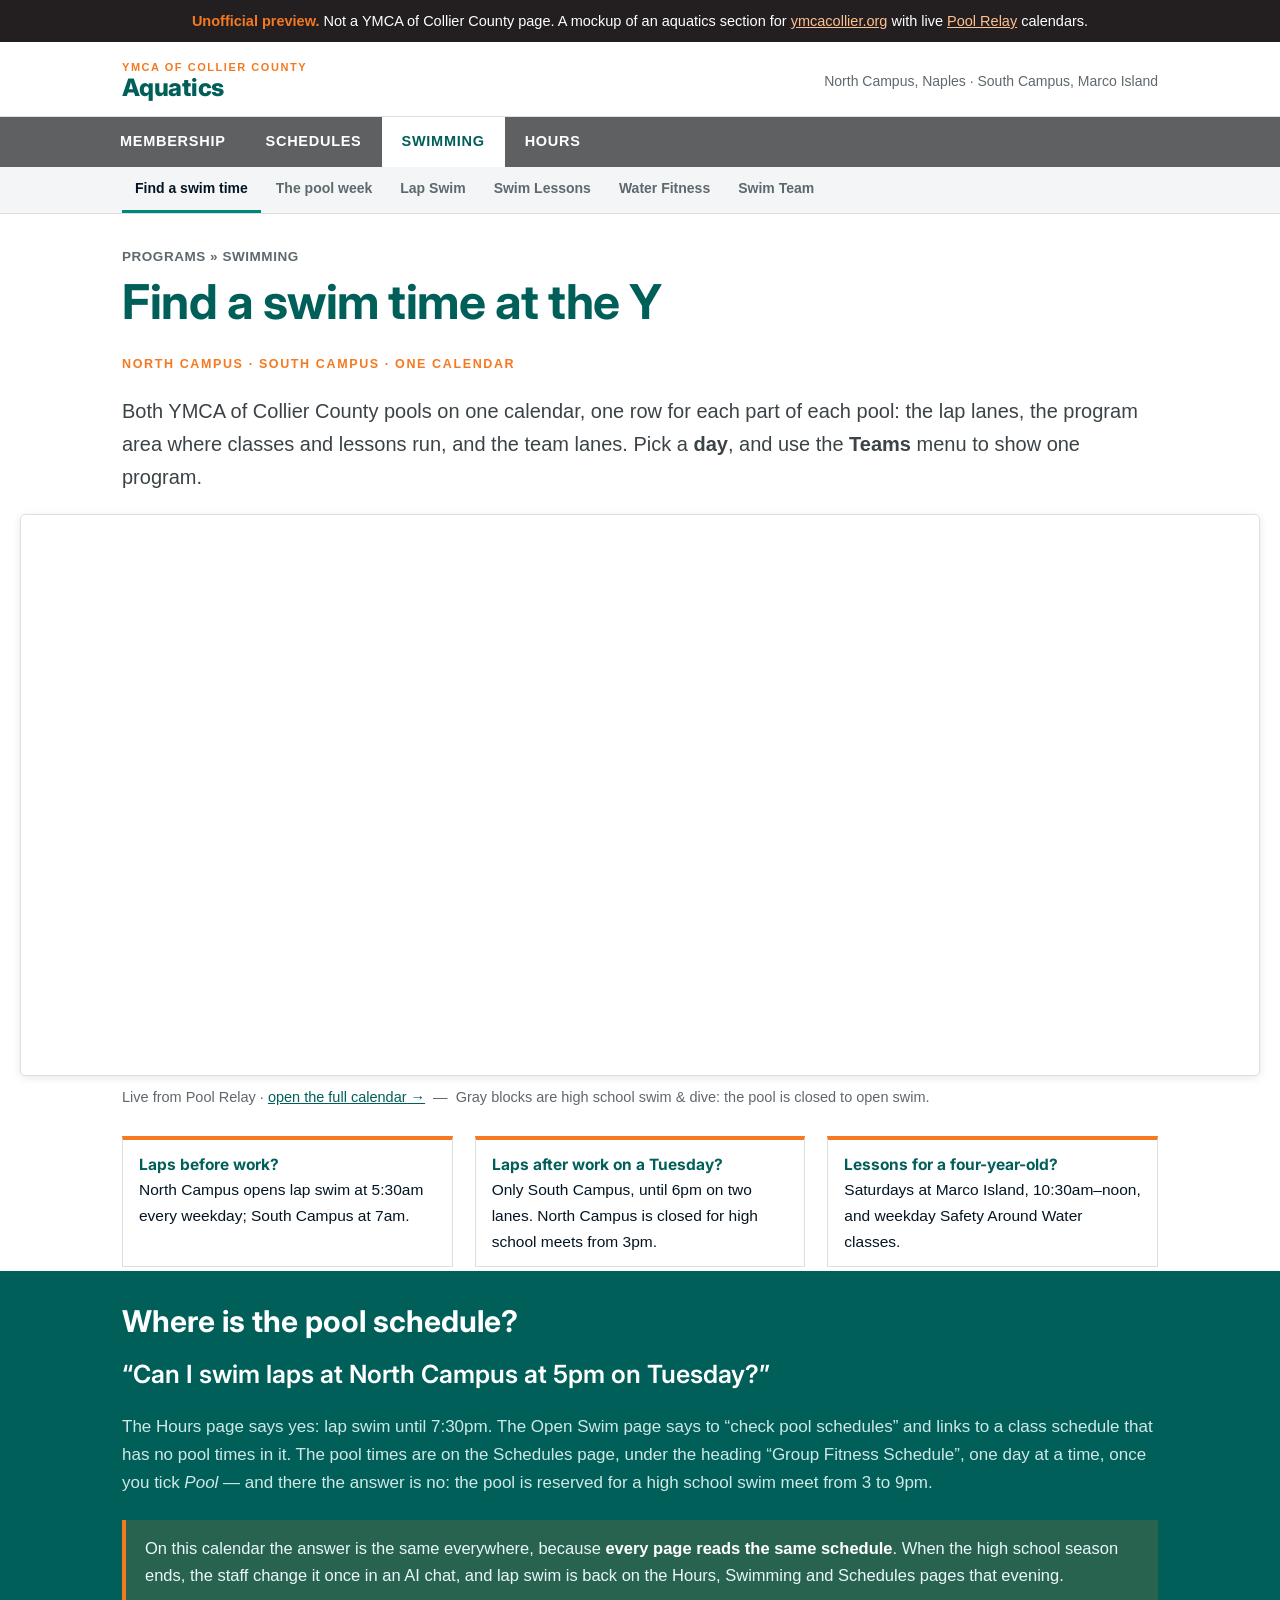
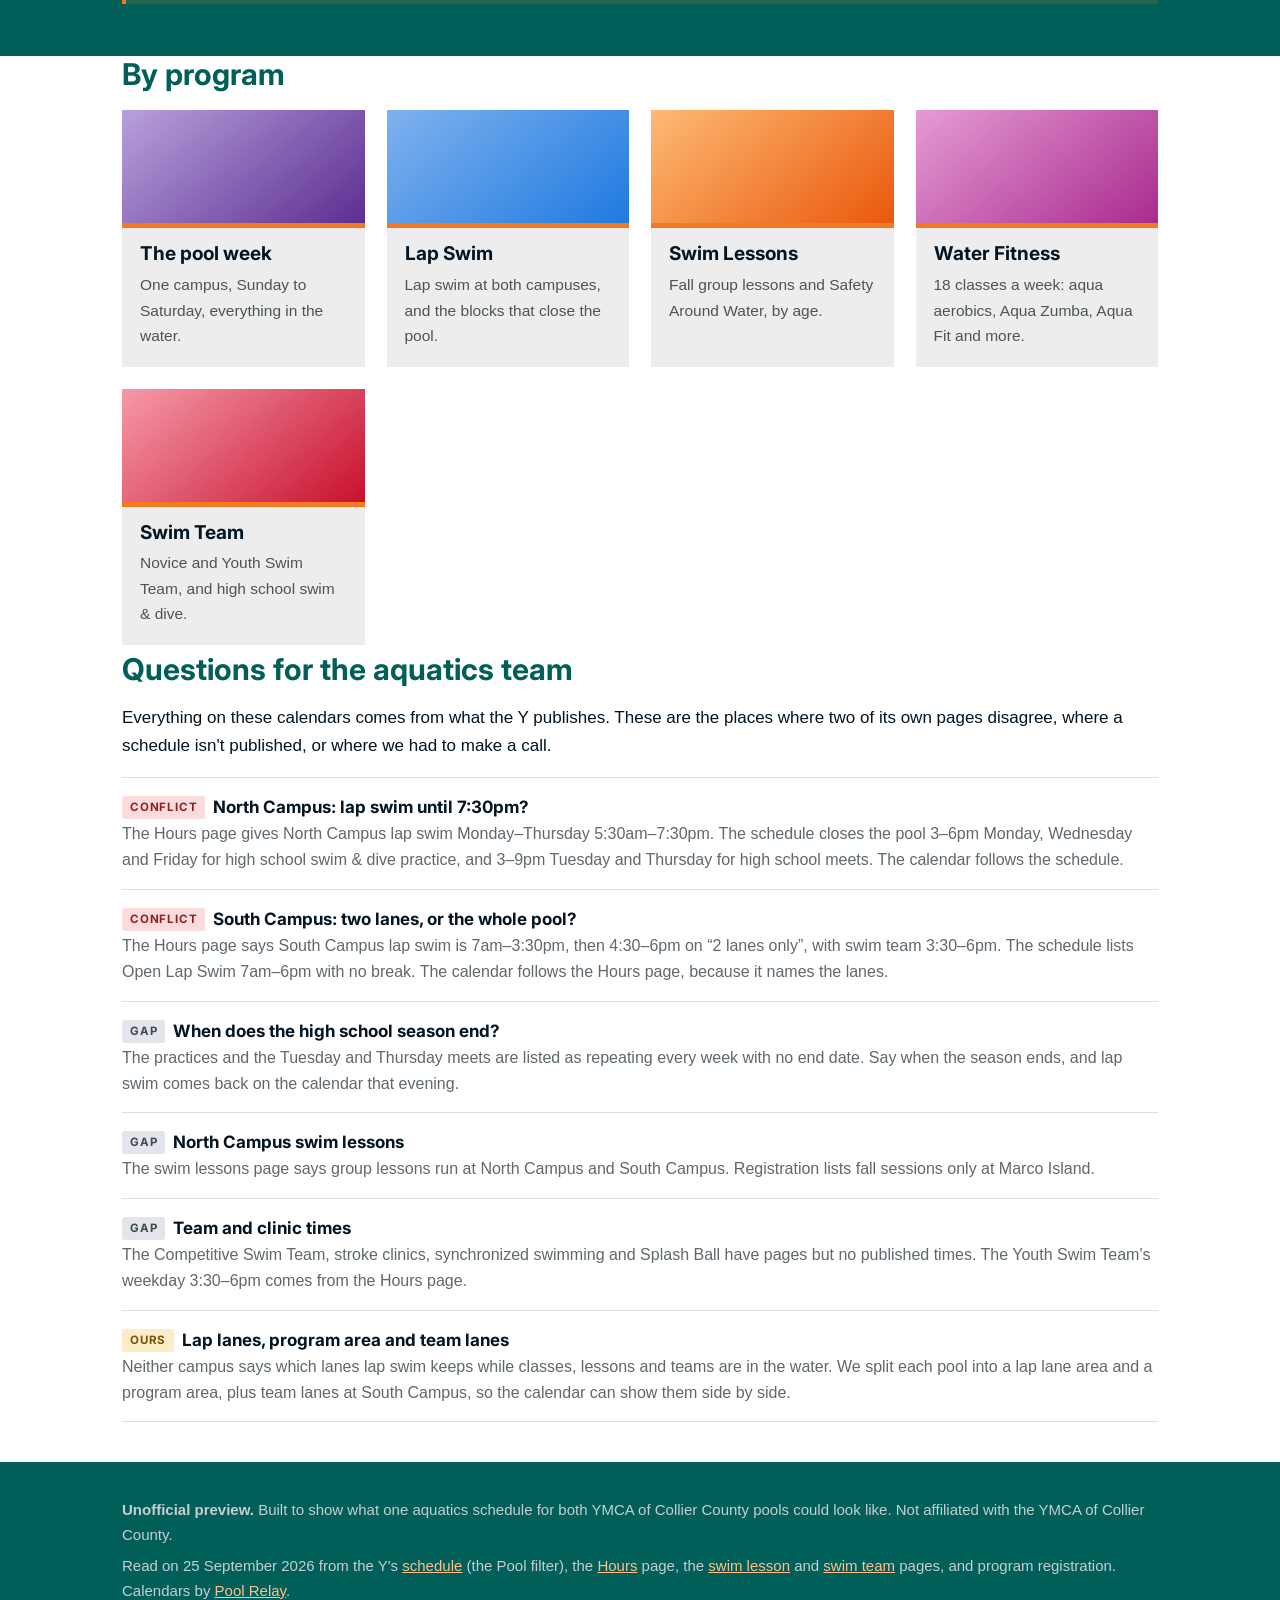
==== index.html @ 9312130d "YMCA of Collier County aquatics preview: both pools on live calendars Co-Authored-By: Claude Opus 5." ====
<!DOCTYPE html>
<!--
  UNOFFICIAL PREVIEW. Not a YMCA of Collier County website.
  Generated by build.py — edit that, not this file.
-->
<html lang="en">
<head>
<meta charset="utf-8">
<meta name="viewport" content="width=device-width, initial-scale=1">
<meta name="robots" content="noindex, nofollow">
<title>Swimming at the Y — YMCA of Collier County (preview)</title>
<meta name="description" content="Both YMCA of Collier County pools on one live calendar.">
<link rel="preconnect" href="https://fonts.googleapis.com">
<link rel="preconnect" href="https://fonts.gstatic.com" crossorigin>
<link href="https://fonts.googleapis.com/css2?family=Inter:wght@600;700;800&display=swap" rel="stylesheet">
<link rel="stylesheet" href="style.css">
</head>
<body>

<div class="ribbon">
  <b>Unofficial preview.</b> Not a YMCA of Collier County page. A mockup of an aquatics section for
  <a href="https://ymcacollier.org/" target="_blank" rel="noopener">ymcacollier.org</a> with live
  <a href="https://www.poolrelay.com" target="_blank" rel="noopener">Pool&nbsp;Relay</a> calendars.
</div>

<header class="brandbar">
  <div class="wrap inner">
    <a class="mark" href="index.html"><span class="city">YMCA OF COLLIER COUNTY</span>Aquatics</a>
    <div class="tel">North Campus, Naples &middot; South Campus, Marco Island</div>
  </div>
</header>

<nav class="main">
  <ul>
    <li><a href="https://ymcacollier.org/membership.html" target="_blank" rel="noopener">Membership</a></li>
    <li><a href="https://ymcacollier.org/schedules.html" target="_blank" rel="noopener">Schedules</a></li>
    <li class="on"><a href="index.html">Swimming</a></li>
    <li><a href="https://ymcacollier.org/hours.html" target="_blank" rel="noopener">Hours</a></li>
  </ul>
</nav>

<nav class="sub">
  <ul>
    <li class="on"><a href="index.html">Find a swim time</a></li>
    <li><a href="week.html">The pool week</a></li>
    <li><a href="lap-swim.html">Lap Swim</a></li>
    <li><a href="swim-lessons.html">Swim Lessons</a></li>
    <li><a href="water-fitness.html">Water Fitness</a></li>
    <li><a href="swim-team.html">Swim Team</a></li>
  </ul>
</nav>

<section class="wrap hero">
  <div class="crumb">Programs &raquo; Swimming</div>
  <h1>Find a swim time at the Y</h1>
  <p class="kicker">North Campus &middot; South Campus &middot; one calendar</p>
  <p class="lead">Both YMCA of Collier County pools on one calendar, one row for each part of each pool:
  the lap lanes, the program area where classes and lessons run, and the team lanes. Pick a
  <strong>day</strong>, and use the <strong>Teams</strong> menu to show one program.</p>

  <div class="cal short">
    <iframe src="https://www.poolrelay.com/embed/4yDZ3OFsq5WkNdhi2zmxUw"
            title="YMCA of Collier County — both pools, one day" loading="lazy"></iframe>
  </div>
  <p class="capt">Live from Pool Relay &middot;
    <a href="https://www.poolrelay.com/v/4yDZ3OFsq5WkNdhi2zmxUw" target="_blank" rel="noopener">open the full calendar &rarr;</a> &nbsp;&mdash;&nbsp; Gray blocks are high school swim &amp; dive: the pool is closed to open swim.
  </p>


  <div class="try">
    <div><b>Laps before work?</b>North Campus opens lap swim at 5:30am every weekday; South Campus at 7am.</div>
    <div><b>Laps after work on a Tuesday?</b>Only South Campus, until 6pm on two lanes. North Campus is
    closed for high school meets from 3pm.</div>
    <div><b>Lessons for a four-year-old?</b>Saturdays at Marco Island, 10:30am&ndash;noon, and weekday
    Safety Around Water classes.</div>
  </div>
</section>

<div class="trail">
  <div class="wrap">
    <h2>Where is the pool schedule?</h2>
    <p class="q">&ldquo;Can I swim laps at North Campus at 5pm on Tuesday?&rdquo;</p>
    <p>The Hours page says yes: lap swim until 7:30pm. The Open Swim page says to &ldquo;check pool
    schedules&rdquo; and links to a class schedule that has no pool times in it. The pool times are on
    the Schedules page, under the heading &ldquo;Group Fitness Schedule&rdquo;, one day at a time, once
    you tick <i>Pool</i> &mdash; and there the answer is no: the pool is reserved for a high school swim
    meet from 3 to 9pm.</p>
    <p class="answer">On this calendar the answer is the same everywhere, because <b>every page reads the
    same schedule</b>. When the high school season ends, the staff change it once in an AI chat, and lap
    swim is back on the Hours, Swimming and Schedules pages that evening.</p>
  </div>
</div>

<section class="wrap">
  <h2>By program</h2>
  <div class="cards">
    <a class="card" href="week.html"><div class="pic loc"></div><div class="body">
      <h3>The pool week</h3><p>One campus, Sunday to Saturday, everything in the water.</p></div></a>
    <a class="card" href="lap-swim.html"><div class="pic lap"></div><div class="body">
      <h3>Lap Swim</h3><p>Lap swim at both campuses, and the blocks that close the pool.</p></div></a>
    <a class="card" href="swim-lessons.html"><div class="pic les"></div><div class="body">
      <h3>Swim Lessons</h3><p>Fall group lessons and Safety Around Water, by age.</p></div></a>
    <a class="card" href="water-fitness.html"><div class="pic fit"></div><div class="body">
      <h3>Water Fitness</h3><p>18 classes a week: aqua aerobics, Aqua Zumba, Aqua Fit and more.</p></div></a>
    <a class="card" href="swim-team.html"><div class="pic team"></div><div class="body">
      <h3>Swim Team</h3><p>Novice and Youth Swim Team, and high school swim &amp; dive.</p></div></a>
  </div>
</section>

<section class="wrap">
  <h2>Questions for the aquatics team</h2>
  <p>Everything on these calendars comes from what the Y publishes. These are the places where two of
  its own pages disagree, where a schedule isn't published, or where we had to make a call.</p>

  <ul class="qa">
    <li>
      <div class="q"><span class="tag clash">Conflict</span>North Campus: lap swim until 7:30pm?</div>
      <div class="a">The Hours page gives North Campus lap swim Monday&ndash;Thursday 5:30am&ndash;7:30pm.
      The schedule closes the pool 3&ndash;6pm Monday, Wednesday and Friday for high school swim &amp; dive
      practice, and 3&ndash;9pm Tuesday and Thursday for high school meets. The calendar follows the
      schedule.</div>
    </li>
    <li>
      <div class="q"><span class="tag clash">Conflict</span>South Campus: two lanes, or the whole pool?</div>
      <div class="a">The Hours page says South Campus lap swim is 7am&ndash;3:30pm, then 4:30&ndash;6pm on
      &ldquo;2 lanes only&rdquo;, with swim team 3:30&ndash;6pm. The schedule lists Open Lap Swim
      7am&ndash;6pm with no break. The calendar follows the Hours page, because it names the lanes.</div>
    </li>
    <li>
      <div class="q"><span class="tag gap">Gap</span>When does the high school season end?</div>
      <div class="a">The practices and the Tuesday and Thursday meets are listed as repeating every week
      with no end date. Say when the season ends, and lap swim comes back on the calendar that evening.</div>
    </li>
    <li>
      <div class="q"><span class="tag gap">Gap</span>North Campus swim lessons</div>
      <div class="a">The swim lessons page says group lessons run at North Campus and South Campus.
      Registration lists fall sessions only at Marco Island.</div>
    </li>
    <li>
      <div class="q"><span class="tag gap">Gap</span>Team and clinic times</div>
      <div class="a">The Competitive Swim Team, stroke clinics, synchronized swimming and Splash Ball have
      pages but no published times. The Youth Swim Team's weekday 3:30&ndash;6pm comes from the Hours page.</div>
    </li>
    <li>
      <div class="q"><span class="tag ours">Ours</span>Lap lanes, program area and team lanes</div>
      <div class="a">Neither campus says which lanes lap swim keeps while classes, lessons and teams are in
      the water. We split each pool into a lap lane area and a program area, plus team lanes at South
      Campus, so the calendar can show them side by side.</div>
    </li>
  </ul>
</section>


<footer>
  <div class="wrap">
    <p><strong>Unofficial preview.</strong> Built to show what one aquatics schedule for both YMCA of
    Collier County pools could look like. Not affiliated with the YMCA of Collier County.</p>
    <p>Read on 25 September 2026 from the Y's <a href="https://ymcacollier.org/schedules.html" target="_blank" rel="noopener">schedule</a>
    (the Pool filter), the <a href="https://ymcacollier.org/hours.html" target="_blank" rel="noopener">Hours</a> page, the
    <a href="https://ymcacollier.org/swimlessons.html" target="_blank" rel="noopener">swim lesson</a> and
    <a href="https://ymcacollier.org/swimteam.html" target="_blank" rel="noopener">swim team</a> pages, and program registration.
    Calendars by <a href="https://www.poolrelay.com" target="_blank" rel="noopener">Pool Relay</a>.</p>
  </div>
</footer>

</body>
</html>
---- style.css ----
/* YMCA of Collier County aquatics — Pool Relay preview.
   Shared by every preview page. */

:root{
  --cyan:    #00857d;
  --cyan-d:  #005f59;
  --charcoal:#005f59;
  --gold:    #f47920;
  --ink:     #031522;
  --muted:   #5e686d;
  --rule:    #dcdfe1;
  --wash:    #f3f5f6;
  --card:    #ededed;
  --font:  Arial, -apple-system, BlinkMacSystemFont, "Segoe UI", Helvetica, Arial, sans-serif;
  --slab:  "Inter", Arial, Helvetica, sans-serif;
}
*,*::before,*::after{ box-sizing:border-box }
html{ -webkit-text-size-adjust:100% }
body{ margin:0; background:#fff; color:var(--ink); font-family:var(--font); font-size:17px; line-height:1.65 }
img{ max-width:100%; display:block }
a{ color:var(--cyan-d) }
h1,h2,h3{ font-family:var(--slab); line-height:1.2; margin:0 0 .5em }
h1{ font-size:clamp(30px,5.4vw,48px); letter-spacing:-.01em }
h2{ font-size:clamp(22px,3.4vw,30px); margin-top:0 }
h3{ font-size:19px }
.wrap{ max-width:1080px; margin:0 auto; padding:0 22px }

.ribbon{ background:#22282b; color:#fff; font-size:14.5px; line-height:1.55;
  padding:10px 20px; text-align:center }
.ribbon b{ color:var(--gold) }
.ribbon a{ color:#bfe79a }

.brandbar{ padding:20px 0 16px }
.brandbar .inner{ display:flex; align-items:center; gap:14px; flex-wrap:wrap }
.mark{ font-family:var(--slab); font-weight:700; letter-spacing:-.01em;
  font-size:30px; line-height:1; color:#111; text-decoration:none }
.mark .city{ display:block; font-family:var(--font); font-weight:700; font-size:11px;
  letter-spacing:.14em; color:var(--muted); margin-bottom:3px }
.mark .plus{ color:var(--gold) }
.brandbar .tel{ margin-left:auto; font-size:14px; color:var(--muted) }

nav.main{ background:var(--cyan) }
nav.main ul{ list-style:none; margin:0 auto; padding:0; display:flex; flex-wrap:wrap;
  max-width:1080px }
nav.main a{ display:block; padding:13px 20px; color:#08343f; text-decoration:none;
  font-weight:700; font-size:14.5px; letter-spacing:.05em; text-transform:uppercase }
nav.main a:hover{ background:rgba(255,255,255,.28) }
nav.main .on a{ background:var(--charcoal); color:#fff }

/* Sub-nav across the seven preview pages. */
nav.sub{ border-bottom:1px solid var(--rule); background:var(--wash) }
nav.sub ul{ list-style:none; margin:0 auto; padding:0 22px; display:flex; flex-wrap:wrap;
  gap:2px; max-width:1080px }
nav.sub a{ display:block; padding:10px 13px; text-decoration:none; color:var(--muted);
  font-weight:600; font-size:14px; border-bottom:3px solid transparent }
nav.sub a:hover{ color:var(--cyan-d) }
nav.sub .on a{ color:var(--ink); border-bottom-color:var(--cyan) }

.crumb{ font-size:13.5px; color:var(--muted); letter-spacing:.04em;
  text-transform:uppercase; padding:22px 0 4px; font-weight:600 }
.crumb a{ color:var(--muted) }

section{ padding:14px 0 36px }
.lead{ font-size:20px; color:#3b4347 }
.kicker{ font-family:var(--font); font-weight:700; font-size:12.5px; letter-spacing:.13em;
  text-transform:uppercase; color:var(--cyan-d); margin:0 0 6px }
.hero{ padding-top:10px }

/* A week of twenty lanes needs more width than a column of prose does, so the
   calendars break out of the text measure and center on the viewport. */
.cal{ border:1px solid var(--rule); border-radius:5px; overflow:hidden;
  box-shadow:0 2px 10px rgba(0,0,0,.09); background:#fff; margin:20px 0 10px;
  position:relative; left:50%; transform:translateX(-50%);
  width:min(1460px, calc(100vw - 40px)) }
.cal iframe{ width:100%; height:700px; border:0; display:block }
.cal.short iframe{ height:560px }
.capt{ font-size:14.5px; color:var(--muted); margin:0 0 26px }

.note{ border:1px solid var(--rule); border-left:5px solid var(--cyan);
  background:var(--wash); padding:16px 20px; margin:22px 0; font-size:16px }
.note .hd{ font-weight:700; display:block; margin-bottom:.25em; font-family:var(--slab) }

/* The dark band that carries a page's argument. */
.trail{ background:#22282b; color:#e6ebee; padding:32px 0 36px }
.trail h2{ color:#fff }
.trail .q{ font-family:var(--slab); font-size:clamp(19px,2.6vw,25px); color:#fff;
  margin:0 0 18px; font-weight:600 }
.trail p{ color:#b9c3c9 }
.trail ol, .trail ul{ margin:0; padding-left:22px; color:#b9c3c9; font-size:16px }
.trail li{ margin:.4em 0 }
.trail b, .trail strong{ color:#fff }
.trail .answer{ margin-top:22px; padding:15px 19px; background:rgba(156,207,90,.14);
  border-left:4px solid var(--cyan); color:#eaf6fa; font-size:16.5px }
.trail .answer b{ color:#fff }

.cards{ display:grid; grid-template-columns:repeat(auto-fit,minmax(232px,1fr)); gap:22px;
  margin:18px 0 6px }
.cards.pair{ grid-template-columns:repeat(auto-fit,minmax(260px,1fr)); max-width:620px }
.card{ background:var(--card); display:flex; flex-direction:column;
  color:inherit; text-decoration:none }
a.card:hover{ box-shadow:0 2px 12px rgba(0,0,0,.14) }
.card .pic{ height:118px; background:linear-gradient(140deg,#5fbf8a,#0f5638);
  border-bottom:5px solid var(--gold) }
.card .pic.b{ background:linear-gradient(140deg,#7fd0a8,#2b8f68) }
.card .pic.c{ background:linear-gradient(140deg,#f6c96b,#d98b1d) }
.card .pic.d{ background:linear-gradient(140deg,#c9a6e8,#7b4fb0) }
.card .pic.e{ background:linear-gradient(140deg,#8fb4e8,#2e5fa8) }
.card .pic.f{ background:linear-gradient(140deg,#f2a3a3,#c04a4a) }
.card .pic.g{ background:linear-gradient(140deg,#b6a2e0,#5b2c87) }
.card .pic.h{ background:linear-gradient(140deg,#7fc7e8,#0070c0) }
.card .pic.i{ background:linear-gradient(140deg,#d9b8ea,#af7ac5) }
.card .pic.j{ background:linear-gradient(140deg,#8adad6,#16a5a5) }
.card .body{ padding:15px 18px 18px }
.card h3{ margin:0 0 .3em; font-size:19px }
.card p{ margin:0; font-size:15.5px; color:#4a5459 }
.card .already{ margin-top:11px; padding-top:10px; border-top:1px solid #d6d6d6;
  font-size:14px; color:var(--cyan-d); font-weight:600 }

table.sched{ width:100%; border-collapse:collapse; margin:14px 0 8px; font-size:16px }
table.sched th, table.sched td{ border:1px solid var(--rule); padding:9px 12px; text-align:left }
table.sched th{ background:var(--wash); font-weight:700; font-size:14px;
  text-transform:uppercase; letter-spacing:.04em }
table.sched td.n{ text-align:center; font-variant-numeric:tabular-nums; font-weight:600 }
.scroller{ overflow-x:auto }

.qa{ margin:0; padding:0; list-style:none }
.qa li{ border-top:1px solid var(--rule); padding:15px 0 }
.qa li:last-child{ border-bottom:1px solid var(--rule) }
.qa .q{ font-weight:700; font-family:var(--slab) }
.qa .a{ color:var(--muted); font-size:16px }
.tag{ display:inline-block; font-size:11.5px; font-weight:700; letter-spacing:.07em;
  text-transform:uppercase; padding:2px 8px; border-radius:3px; vertical-align:2px;
  margin-right:8px }
.tag.ours{ background:#fdecc8; color:#7a5200 }
.tag.clash{ background:#fbdcdc; color:#8e2020 }
.tag.gap{ background:#e2e6ea; color:#3d4a52 }

footer{ background:#22282b; color:#c6ced2; margin-top:40px; padding:30px 0 40px; font-size:15px }
footer a{ color:#bfe79a }
footer .wrap > p{ margin:.4em 0 }

/* The Y: a white bar over a blue gradient band, purple and orange accents. */
.brandbar{ border-bottom:1px solid var(--rule) }
.mark{ color:#005f59; font-family:var(--slab); font-size:24px; font-weight:800 }
.mark .city{ color:var(--gold) }
nav.main{ background:#5f6062 }
nav.main a{ color:#fff }
nav.main a:hover{ background:rgba(255,255,255,.16) }
nav.main .on a{ background:#fff; color:#005f59 }
.trail, footer{ background:#005f59 }
.trail p, .trail ol, .trail ul{ color:#cfe8e5 }
.trail .answer{ background:rgba(244,121,32,.16); border-left-color:var(--gold) }
footer a, .ribbon a{ color:#ffc08f }
.ribbon{ background:#231f20 }
.ribbon b{ color:var(--gold) }
h1{ color:#005f59 } h2{ color:var(--cyan-d) } .trail h2{ color:#fff }
.kicker{ color:var(--gold) }
.facts{ display:grid; grid-template-columns:repeat(auto-fit,minmax(220px,1fr)); gap:14px 26px;
  margin:10px 0 4px; font-size:15.5px; color:#3b4347 }
.facts b{ display:block; color:var(--ink) }
.card .pic{ border-bottom-color:var(--gold) }
.card .pic.lap{ background:linear-gradient(140deg,#7fb2ee,#1f7ae0) }
.card .pic.les{ background:linear-gradient(140deg,#fdba74,#ea580c) }
.card .pic.team{ background:linear-gradient(140deg,#f59aa8,#c8102e) }
.card .pic.fit{ background:linear-gradient(140deg,#e59bd4,#a92b8e) }
.card .pic.open{ background:linear-gradient(140deg,#7fe0d0,#01a490) }
.card .pic.loc{ background:linear-gradient(140deg,#b8a0dc,#5c2e91) }
.try{ display:grid; grid-template-columns:repeat(auto-fit,minmax(250px,1fr)); gap:14px 22px; margin:14px 0 4px }
.try div{ border:1px solid var(--rule); border-top:4px solid var(--gold); padding:12px 16px; font-size:15.5px; background:#fff }
.try b{ display:block; font-family:var(--slab); color:#005f59 }
.cal.tall iframe{ height:820px }
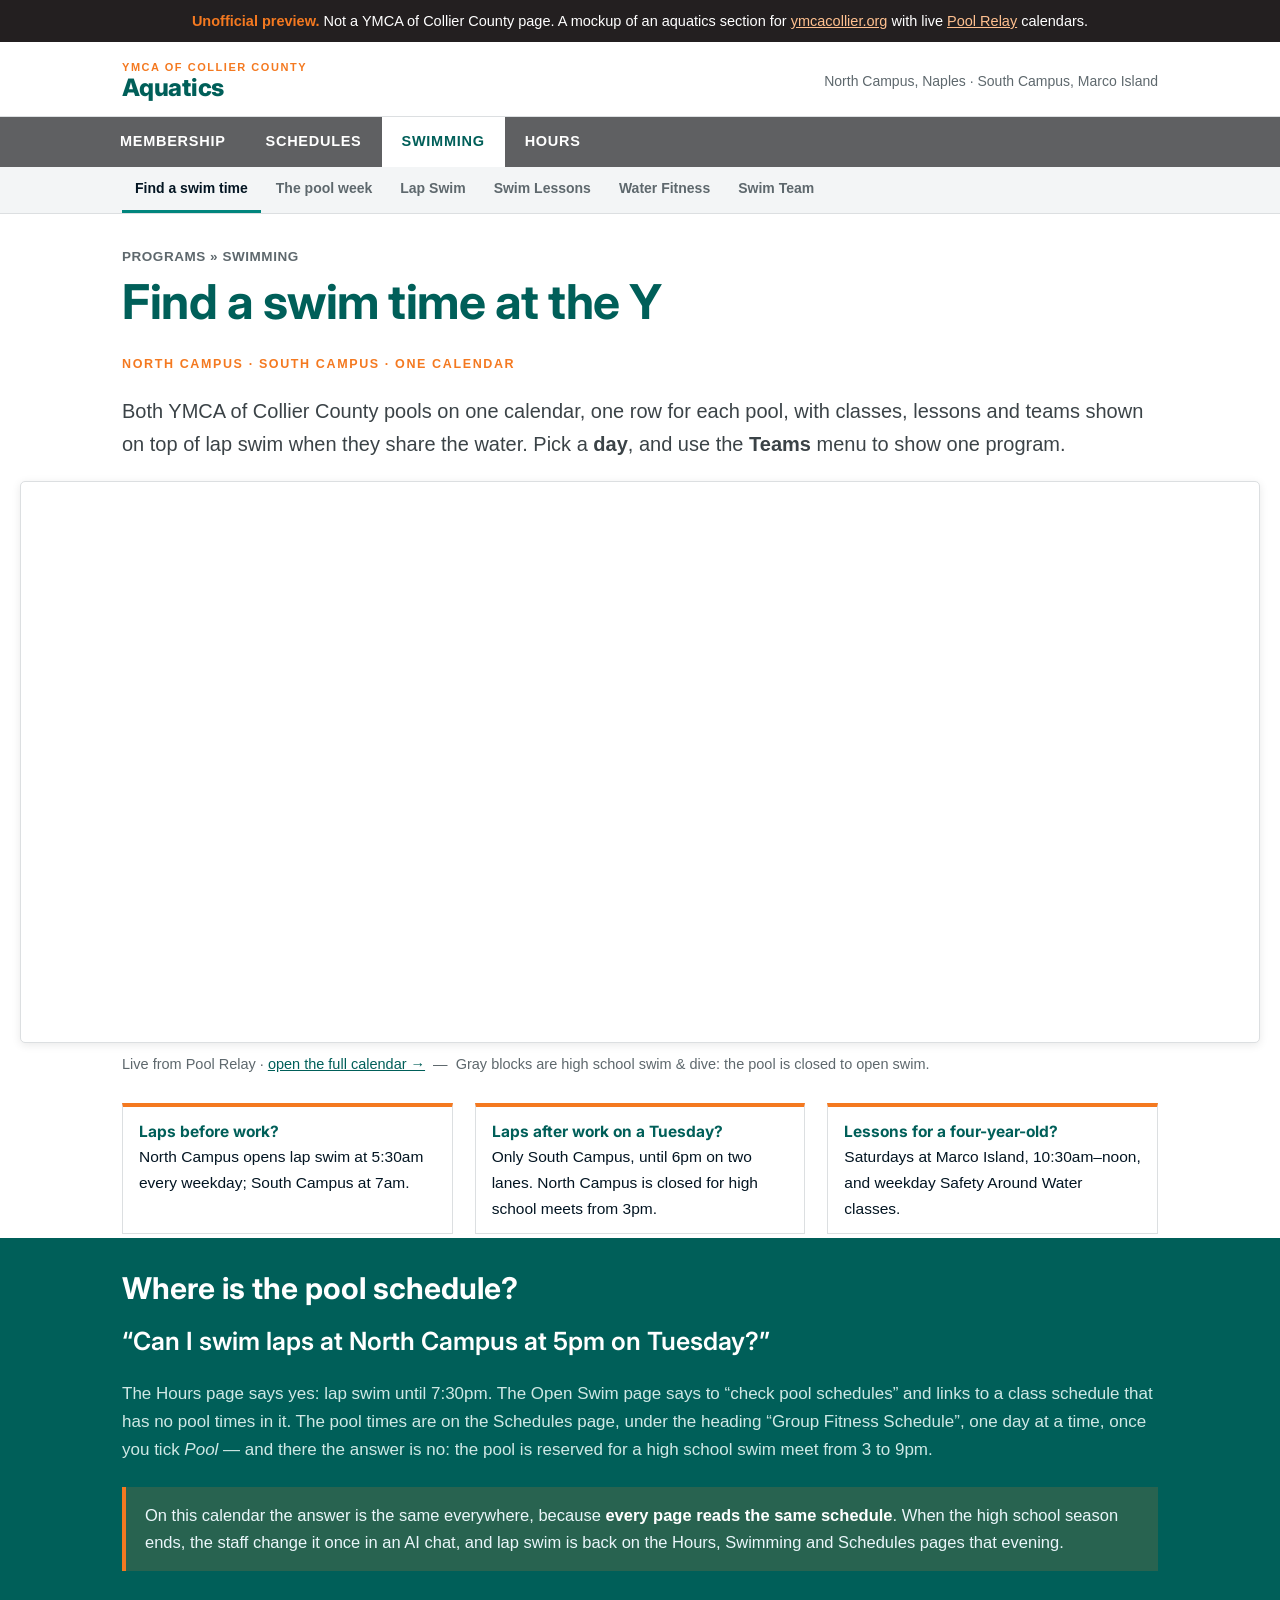
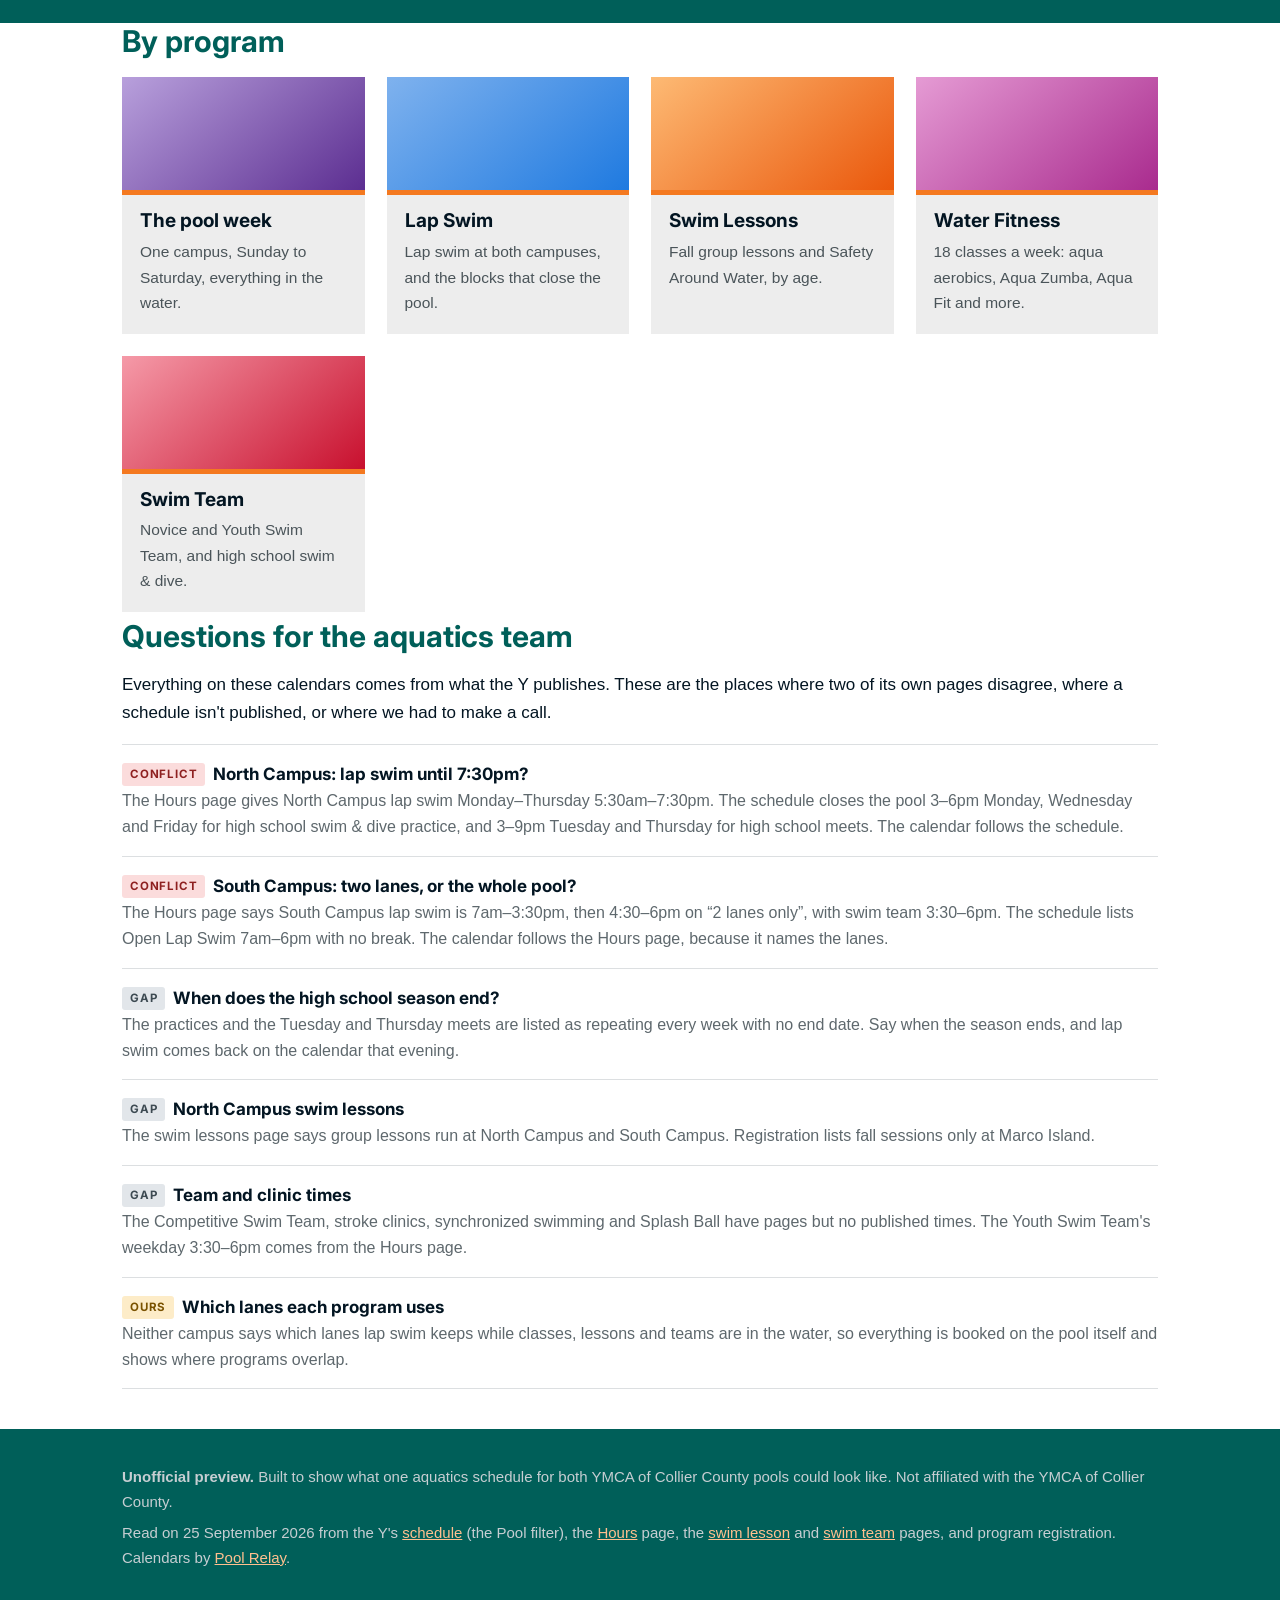
==== commit c3bd1cf7: "No invented pool areas: everything is booked on its pool (or real lanes) Co-Authored-By: Claude Opus" ====
--- a/index.html
+++ b/index.html
@@ -54,12 +54,12 @@
   <div class="crumb">Programs &raquo; Swimming</div>
   <h1>Find a swim time at the Y</h1>
   <p class="kicker">North Campus &middot; South Campus &middot; one calendar</p>
-  <p class="lead">Both YMCA of Collier County pools on one calendar, one row for each part of each pool:
-  the lap lanes, the program area where classes and lessons run, and the team lanes. Pick a
+  <p class="lead">Both YMCA of Collier County pools on one calendar, one row for each pool, with
+  classes, lessons and teams shown on top of lap swim when they share the water. Pick a
   <strong>day</strong>, and use the <strong>Teams</strong> menu to show one program.</p>
 
   <div class="cal short">
-    <iframe src="https://www.poolrelay.com/embed/4yDZ3OFsq5WkNdhi2zmxUw"
+    <iframe width="100%" height="640" src="https://www.poolrelay.com/embed/4yDZ3OFsq5WkNdhi2zmxUw"
             title="YMCA of Collier County — both pools, one day" loading="lazy"></iframe>
   </div>
   <p class="capt">Live from Pool Relay &middot;
@@ -142,10 +142,9 @@
       pages but no published times. The Youth Swim Team's weekday 3:30&ndash;6pm comes from the Hours page.</div>
     </li>
     <li>
-      <div class="q"><span class="tag ours">Ours</span>Lap lanes, program area and team lanes</div>
+      <div class="q"><span class="tag ours">Ours</span>Which lanes each program uses</div>
       <div class="a">Neither campus says which lanes lap swim keeps while classes, lessons and teams are in
-      the water. We split each pool into a lap lane area and a program area, plus team lanes at South
-      Campus, so the calendar can show them side by side.</div>
+      the water, so everything is booked on the pool itself and shows where programs overlap.</div>
     </li>
   </ul>
 </section>
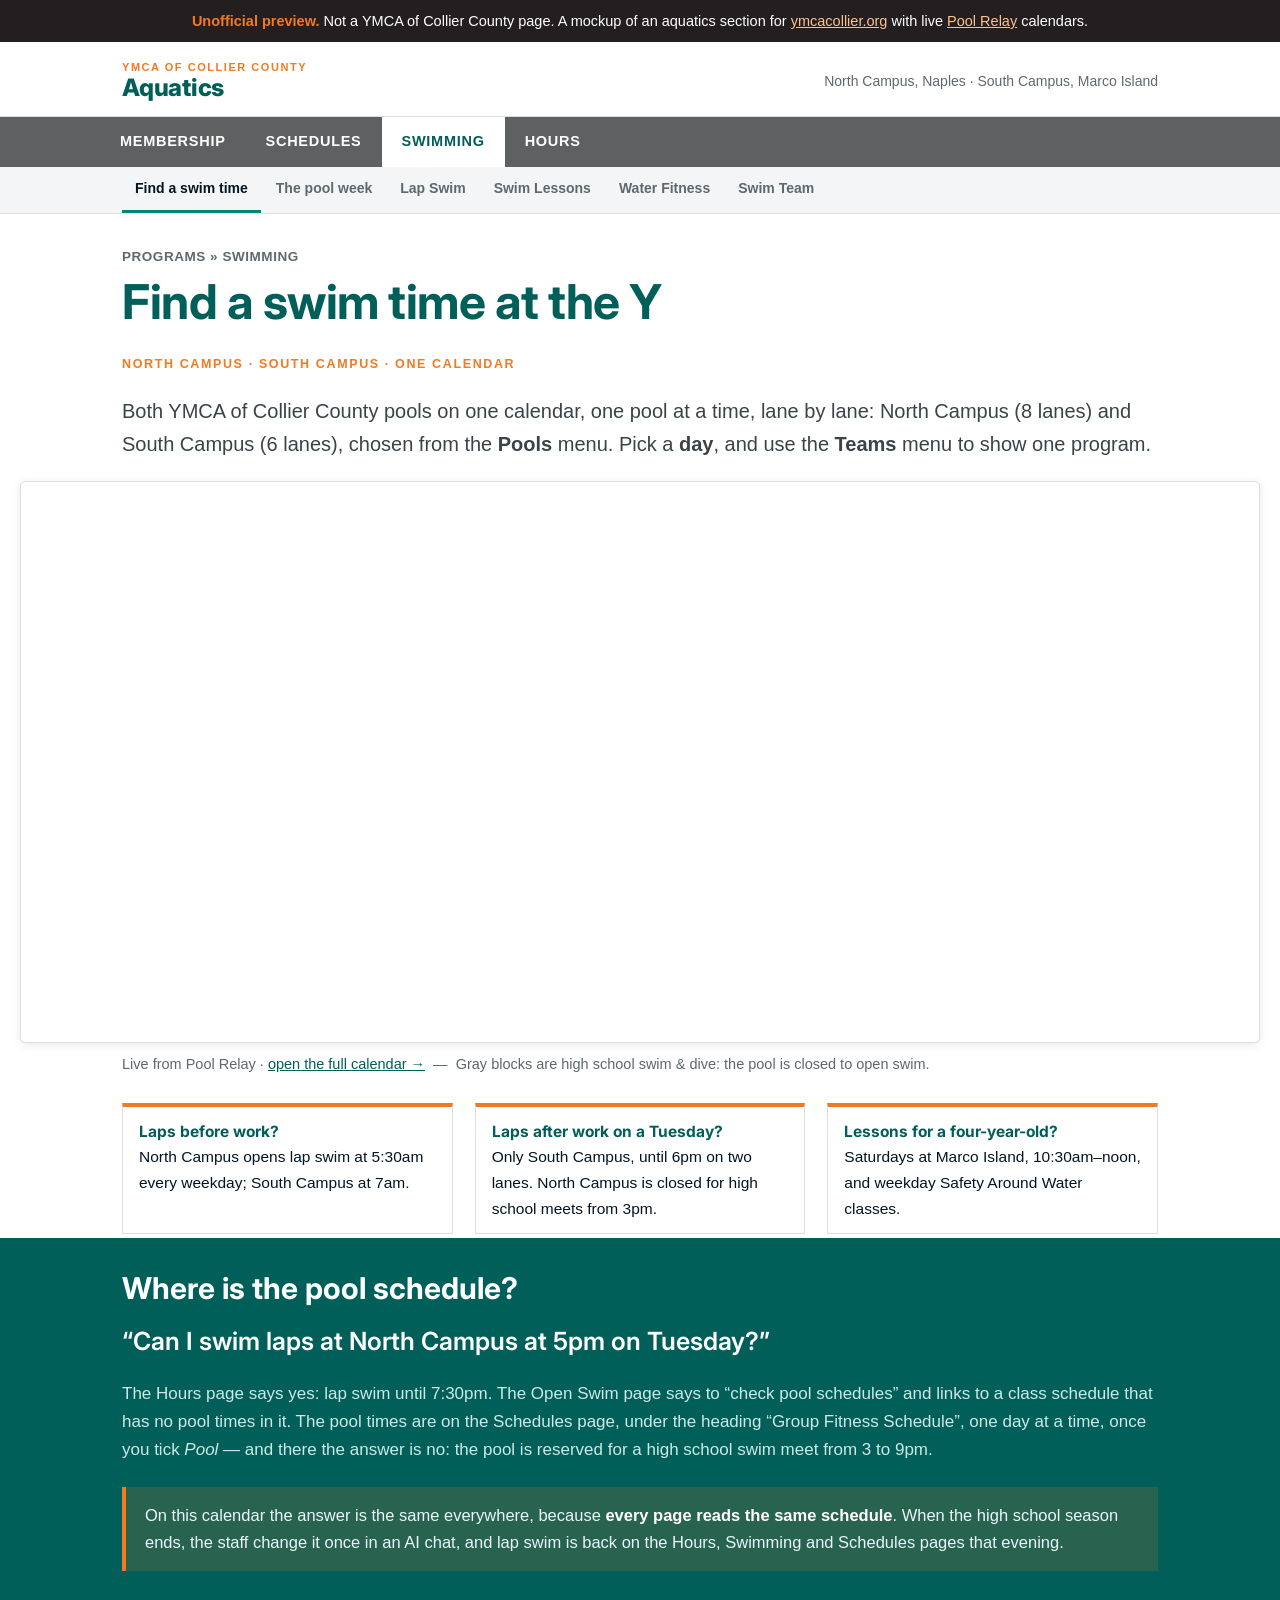
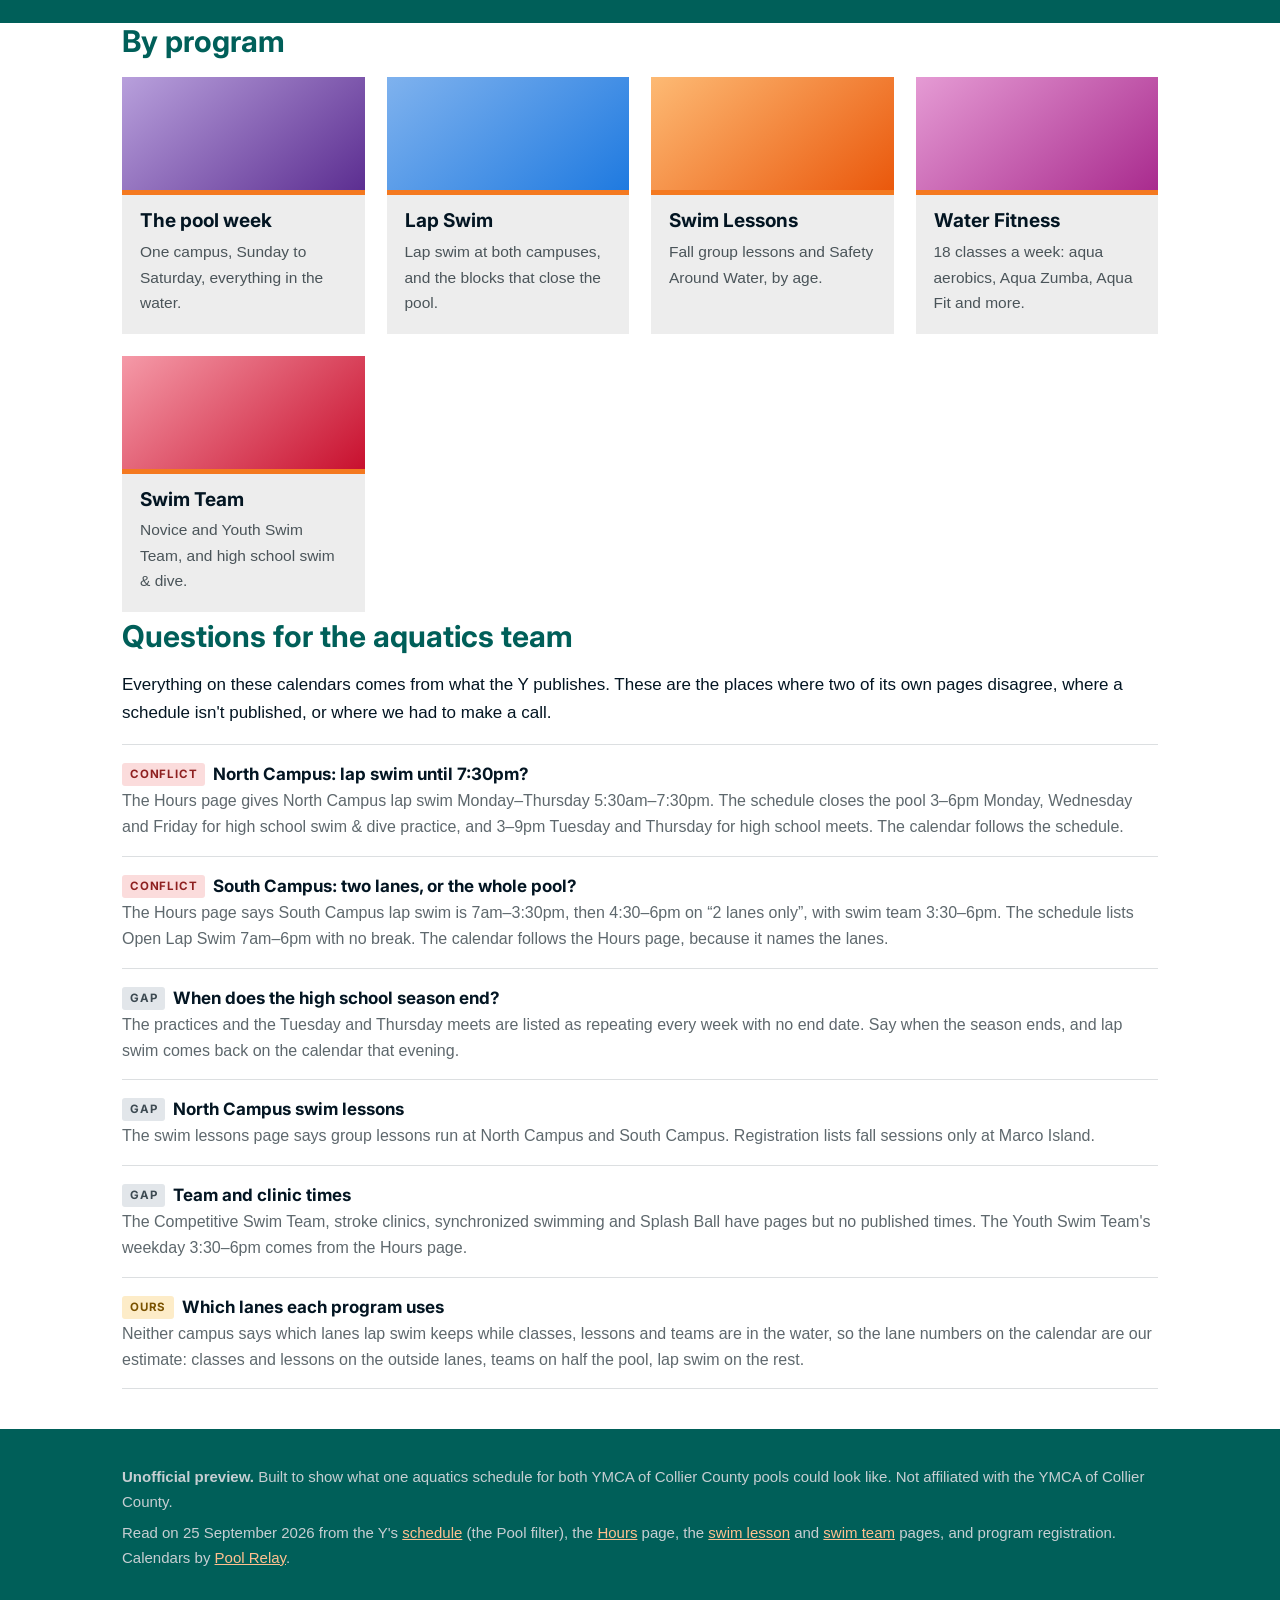
==== commit cd0317df: "Collier: pools shown lane by lane Co-Authored-By: Claude Opus 5.5 (1M context) <noreply@anthropic.co" ====
--- a/index.html
+++ b/index.html
@@ -54,8 +54,8 @@
   <div class="crumb">Programs &raquo; Swimming</div>
   <h1>Find a swim time at the Y</h1>
   <p class="kicker">North Campus &middot; South Campus &middot; one calendar</p>
-  <p class="lead">Both YMCA of Collier County pools on one calendar, one row for each pool, with
-  classes, lessons and teams shown on top of lap swim when they share the water. Pick a
+  <p class="lead">Both YMCA of Collier County pools on one calendar, one pool at a time, lane by lane:
+  North Campus (8 lanes) and South Campus (6 lanes), chosen from the <strong>Pools</strong> menu. Pick a
   <strong>day</strong>, and use the <strong>Teams</strong> menu to show one program.</p>
 
   <div class="cal short">
@@ -144,7 +144,8 @@
     <li>
       <div class="q"><span class="tag ours">Ours</span>Which lanes each program uses</div>
       <div class="a">Neither campus says which lanes lap swim keeps while classes, lessons and teams are in
-      the water, so everything is booked on the pool itself and shows where programs overlap.</div>
+      the water, so the lane numbers on the calendar are our estimate: classes and lessons on the outside
+      lanes, teams on half the pool, lap swim on the rest.</div>
     </li>
   </ul>
 </section>
